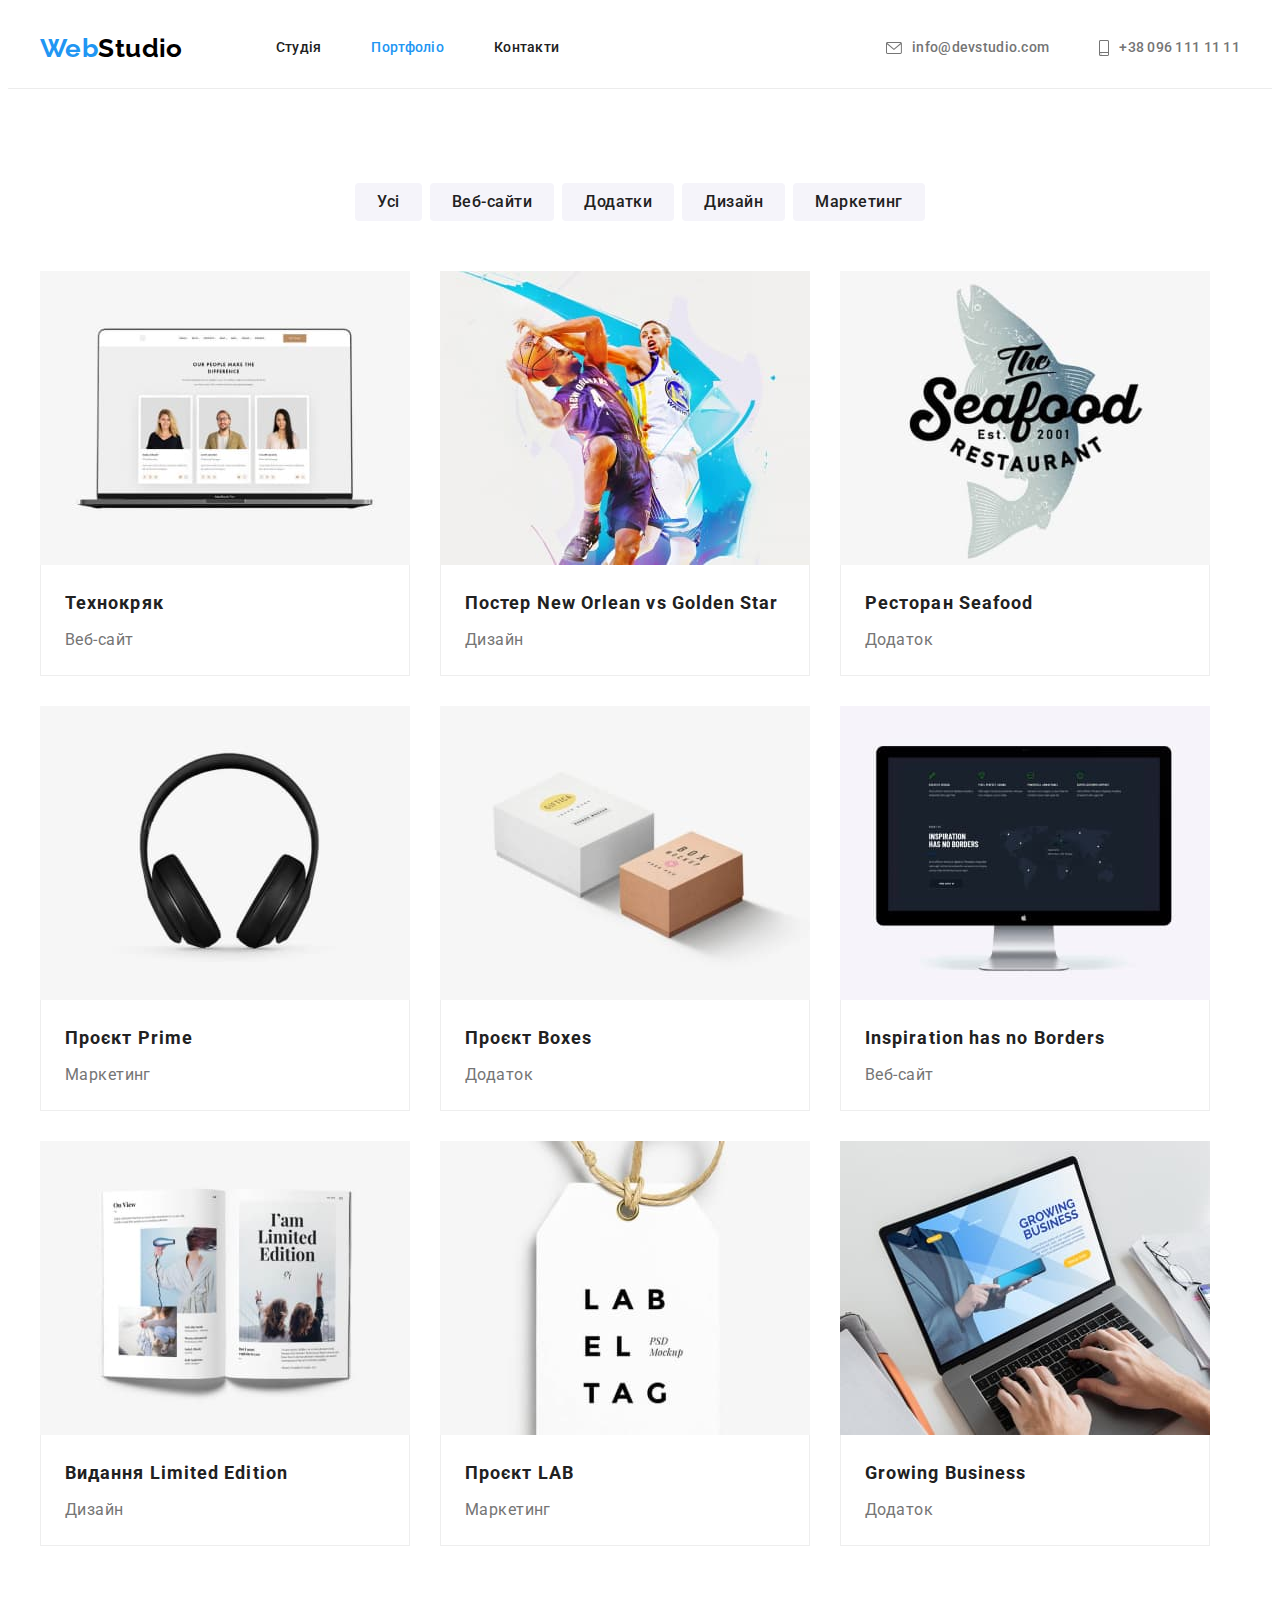
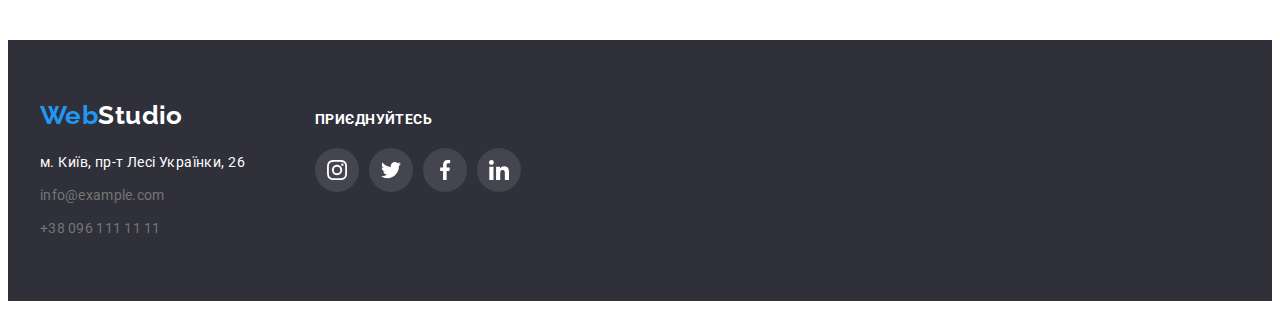
==== portfolio.html @ d93fcd49 "скопіювали файли з 4 репозиторія" ====
<!DOCTYPE html>
<html lang="en">
  <head class="header">
    <meta charset="UTF-8" />
    <meta http-equiv="X-UA-Compatible" content="IE=edge" />
    <meta name="viewport" content="width=device-width, initial-scale=1.0" />
    <title>Document</title>
    <title>Snippets</title>
    <link rel="preconnect" href="https://fonts.googleapis.com" />
    <link rel="preconnect" href="https://fonts.gstatic.com" crossorigin />
    <link
      href="https://fonts.googleapis.com/css2?family=Raleway:wght@700&family=Roboto:wght@400;500;700;900&display=swap"
      rel="stylesheet"
    />
    <link
      rel="stylesheet"
      href="https://cdnjs.cloudflare.com/ajax/libs/modern-normalize/1.1.0/modern-normalize.min.css"
      integrity="sha512-wpPYUAdjBVSE4KJnH1VR1HeZfpl1ub8YT/NKx4PuQ5NmX2tKuGu6U/JRp5y+Y8XG2tV+wKQpNHVUX03MfMFn9Q=="
      crossorigin="anonymous"
      referrerpolicy="no-referrer"
    />
    <link rel="stylesheet" href="./css/styles.css" />
  </head>

  <body>
    <!-- header-portfolio -->

    <header class="header">
      <div class="container main-nav">
        <a class="logo" href="./index.html">Web<span class="logo-studio">Studio</span> </a>
        <nav class="header-nav">
          <ul class="site-nav">
            <li class="header-link"><a href="./index.html" class="link">Студія</a></li>
            <li class="header-link">
              <a href="./portfolio.html" class="link current">Портфоліо</a>
            </li>
            <li class="header-link"><a href="./" class="link">Контакти</a></li>
          </ul>
        </nav>
        <ul class="nav-contacts">
          <li class="contact-item">
            <a class="title-contact" href="mailto:info@devstudio.com">
              <svg class="contact-icon" width="16" height="12">
                <use href="./images/icons.svg#icon-envelope"></use></svg
              >info@devstudio.com</a
            >
          </li>
          <li class="contact-item">
            <a class="title-contact" href="tel:+380961111111">
              <svg class="contact-icon" width="10" height="16">
                <use href="./images/icons.svg#icon-smartphone"></use></svg
              >+38 096 111 11 11</a
            >
          </li>
        </ul>
      </div>
    </header>

    <!--main hero-->
    <main>
      <section class="main-portfolio">
        <div class="container">
          <!--H1 hidden-->
          <h1 class="vissually-hidden">Portfolio</h1>
          <ul class="buttons-portfolio">
            <li class="button-portfolio">
              <button class="button-filtr" type="button">Усі</button>
            </li>
            <li class="button-portfolio">
              <button class="button-filtr" type="button">Веб-сайти</button>
            </li>
            <li class="button-portfolio">
              <button class="button-filtr" type="button">Додатки</button>
            </li>
            <li class="button-portfolio">
              <button class="button-filtr" type="button">Дизайн</button>
            </li>
            <li class="button-portfolio">
              <button class="button-filtr" type="button">Маркетинг</button>
            </li>
          </ul>

          <ul class="photo-portfolio">
            <li class="filtr-item">
              <a class="portfolio-link" href="./portfolio.html">
                <img src="./images/ourpeople.jpg" alt="ourpeople" width="370" height="294" />
                <div class="title-stule">
                  <h2 class="portfolio-title">Технокряк</h2>
                  <p class="title-filtr">Веб-сайт</p>
                </div>
              </a>
            </li>
            <li class="filtr-item">
              <a class="portfolio-link" href="./portfolio.html">
                <img src="./images/bascetbool.jpg" alt="bascetbool" width="370" height="294" />
                <div class="title-stule">
                  <h2 class="portfolio-title">Постер New Orlean vs Golden Star</h2>
                  <p class="title-filtr">Дизайн</p>
                </div>
              </a>
            </li>
            <li class="filtr-item">
              <a class="portfolio-link" href="./portfolio.html">
                <img src="./images/seafood.jpg" alt="seafood" width="370" height="294" />
                <div class="title-stule">
                  <h2 class="portfolio-title">Ресторан Seafood</h2>
                  <p class="title-filtr">Додаток</p>
                </div>
              </a>
            </li>
            <li class="filtr-item">
              <a class="portfolio-link" href="./portfolio.html">
                <img src="./images/naysniki.jpg" alt="naysniki" width="370" height="294" />
                <div class="title-stule">
                  <h2 class="portfolio-title">Проєкт Prime</h2>
                  <p class="title-filtr">Маркетинг</p>
                </div>
              </a>
            </li>
            <li class="filtr-item">
              <a class="portfolio-link" href="./portfolio.html">
                <img src="./images/box.jpg" alt="box" width="370" height="294" />
                <div class="title-stule">
                  <h2 class="portfolio-title">Проєкт Boxes</h2>
                  <p class="title-filtr">Додаток</p>
                </div>
              </a>
            </li>
            <li class="filtr-item">
              <a class="portfolio-link" href="./portfolio.html">
                <img src="./images/comp.jpg" alt="comp" width="370" height="294" />
                <div class="title-stule">
                  <h2 class="portfolio-title">Inspiration has no Borders</h2>
                  <p class="title-filtr">Веб-сайт</p>
                </div>
              </a>
            </li>
            <li class="filtr-item">
              <a class="portfolio-link" href="./portfolio.html">
                <img
                  src="./images/limitededition.jpg"
                  alt="book limitededition"
                  width="370"
                  height="294"
                />
                <div class="title-stule">
                  <h2 class="portfolio-title">Видання Limited Edition</h2>
                  <p class="title-filtr">Дизайн</p>
                </div>
              </a>
            </li>
            <li class="filtr-item">
              <a class="portfolio-link" href="./portfolio.html">
                <img src="./images/labeltag.jpg" alt="labeltag" width="370" height="294" />
                <div class="title-stule">
                  <h2 class="portfolio-title">Проєкт LAB</h2>
                  <p class="title-filtr">Маркетинг</p>
                </div>
              </a>
            </li>
            <li class="filtr-item">
              <a class="portfolio-link" href="./portfolio.html">
                <img src="./images/nout.jpg" alt="nout" width="370" height="294" />

                <div class="title-stule">
                  <h2 class="portfolio-title">Growing Business</h2>
                  <p class="title-filtr">Додаток</p>
                </div>
              </a>
            </li>
          </ul>
        </div>
      </section>
    </main>
    <!--footer-->

    <footer class="footer">
      <div class="container footer-social">
        <div class="footer-contacts">
          <a class="logo" href="./index.html">Web<span class="logo-studiof">Studio</span> </a>

          <address class="footer-adress">
            <ul class="footer-list">
              <li class="footer-item">
                <a
                  class="title-adress"
                  href="https://goo.gl/maps/m3JeE5dXYkWtEr1z5"
                  target="_blank"
                  rel="noopener nofollow noreferrer"
                  >м. Київ, пр-т Лесі Українки, 26</a
                >
              </li>
              <li class="footer-item">
                <a class="title-contact" href="mailto:info@example.com">info@example.com</a>
              </li>
              <li class="footer-item">
                <a class="title-contact" href="tel:+380961111111">+38 096 111 11 11</a>
              </li>
            </ul>
          </address>
        </div>
        <div class="footer-social-link">
          <b class="footer-title">приєднуйтесь</b>
          <ul class="footer-social-list">
            <li class="social-items">
              <a
                class="social-links-footer"
                href="https://instagram.com"
                target="_blank"
                rel="noopener nofollow noreferrer"
                aria-label="Instagram icon"
              >
                <svg class="social-icon-footer" width="20" height="20">
                  <use href="./images/icons.svg#icon-instagram"></use>
                </svg>
              </a>
            </li>
            <li class="social-items">
              <a
                class="social-links-footer"
                href="https://twitter.com"
                target="_blank"
                rel="noopener nofollow noreferrer"
                aria-label="Twitter icon"
              >
                <svg class="social-icon-footer" width="20" height="20">
                  <use href="./images/icons.svg#icon-twitter"></use>
                </svg>
              </a>
            </li>
            <li class="social-items">
              <a
                class="social-links-footer"
                href="https://facebook.com"
                target="_blank"
                rel="noopener nofollow noreferrer"
                aria-label="Facebook icon"
              >
                <svg class="social-icon-footer" width="20" height="20">
                  <use href="./images/icons.svg#icon-facebook"></use>
                </svg>
              </a>
            </li>
            <li class="social-items">
              <a
                class="social-links-footer"
                href="https://linkedin.com"
                target="_blank"
                rel="noopener nofollow noreferrer"
                aria-label="Linkedin icon"
              >
                <svg class="social-icon-footer" width="20" height="20">
                  <use href="./images/icons.svg#icon-linkedin"></use>
                </svg>
              </a>
            </li>
          </ul>
        </div>
      </div>
    </footer>
  </body>
</html>
---- css/styles.css ----
/* палітра кольлорів */



:root {
    --brand-color: #2196F3;
    --main-text-color: #757575;
    --primary-text-color: #212121;
    --secondary-text-color: #FFFFFF;
    --logo-text-color: #000000;
    --button-text-focus: #188CE8;
    --icons-color: #AFB1B8;
    --color-info: rgba(255, 255, 255, 0.6);
    --backrground-comand: #F5F4FA;
    --backrground-secondary: #2F303A;
    --primery-font: Roboto, san-serif;
    --secondary-font: Raleway, san-serif;
    --border-background: #ECECEC;
    --border-photo: #EEEEEE;
    --color-gradient: rgba(47, 48, 58, 0.4);
}

body {
    background-color: var(--secondary-text-color);
    color: var(--main-text-color);
    font-family: var(--primery-font);
    font-size: 14px;
    letter-spacing: 0.03em;

}



ul {
    list-style: none;
    padding: 0;
    margin: 0;
}

.container {
    width: 1200px;
    margin-left: auto;
    margin-right: auto;
    padding-left: 15px;
    padding-right: 15px;
    /* outline: 2px solid red; */
}

/* зброси */
h1,
h2,
h3,
h4,
h5,
h6,
p {
    margin: 0;
}

img {
    display: block;
    max-width: 100%;
}

.footer-addres {
    font-style: normal;
}

button {
    display: block;
    cursor: pointer;
    border: none;
    border-radius: 4px;
}

.section {
    padding-top: 94px;
    padding-bottom: 94px;
}

.list {
    list-style: none;
    padding-left: 0;
    margin: 0;
}

.link {
    text-decoration: none;
    color: inherit;
}

/* HEADER */
.header {

    border-bottom: 1px solid var(--border-background)
}

.header-nav {
    margin-left: 93px;
}

/* main-nav ставимо навігацію в ряд */
.main-nav {
    display: flex;
    align-items: center;
    /* margin: auto; */
    /* justify-content: c; */
}


/* LOGO */

.logo {

    color: var(--brand-color);
    text-decoration: none;
    font-family: var(--secondary-font);
    font-weight: 700;
    font-size: 26px;
    line-height: 1.19;


}

.logo-studio {
    color: var(--logo-text-color);

}

.logo-studiof {
    color: var(--secondary-text-color);
}

/* навігація хедера */
.site-nav {
    display: flex;

}

/* очистка крайньої геометрії, запрали в останного ел маргін */
.site-nav .header-link:not(:last-child) {

    margin-right: 50px;
}



.site-nav .link {
    display: block;
    padding-top: 32px;
    padding-bottom: 32px;

    color: var(--primary-text-color);
    text-decoration: none;
    font-family: var(--primery-font);
    font-weight: 500;
    line-height: 1.14;
    letter-spacing: 0.02em;
    font-style: normal;

}

.site-nav .link.current,
.site-nav .link:hover,
.site-nav .link:focus {
    color: var(--brand-color);
}

.nav-contacts {
    display: flex;
    margin-left: auto;

}

.nav-contacts .contact-item+.contact-item {
    margin-left: 50px;
}

.title-contact {
    display: flex;
    align-items: center;
    color: var(--main-text-color);
    text-decoration: none;
    font-style: normal;
    font-weight: 500;
    line-height: 1.14;
    letter-spacing: 0.02em;
}

.title-contact:hover,
.title-contact:focus {
    color: var(--brand-color);
}

/* svg для контактів */
.contact-icon {

    margin-right: 10px;
    fill: currentColor;
}


/* section-hero */
.hero {
    max-width: 1600px;
    height: 600px;

    background-color: var(--backrground-secondary);
    background-image: linear-gradient(to right,
            var(--color-gradient),
            var(--color-gradient)),
        url(../images/background-img.jpg);
    background-repeat: no-repeat;
    background-size: cover;
    background-position: center;

    text-align: center;
    padding: 200px 0;
    margin: 0 auto;

}

.hero-title {
    width: 696px;
    margin: 0 auto;


    color: var(--secondary-text-color);
    font-style: normal;
    font-weight: 900;
    font-size: 44px;
    line-height: 1.36;
    letter-spacing: 0.06em;
    text-transform: uppercase;

}

.button-main {
    display: inline-block;
    border-radius: 4px;
    min-width: 216px;
    margin-top: 30px;
    border: none;
    padding: 10px 32px;

    background-color: var(--brand-color);
    color: var(--secondary-text-color);
    cursor: pointer;
    font-family: var(--primery-font);
    font-style: normal;
    font-weight: 700;
    font-size: 16px;
    line-height: 1.88;
    align-items: center;
    text-align: center;
    letter-spacing: 0.06em;


}

.button-main:hover,
.button-main:focus {
    color: var(--secondary-text-color);
    background-color: var(--button-text-focus);
}

/* section-features */
.our-features {
    padding: 94px 0;
}

.vissually-hidden {
    position: absolute;
    width: 1px;
    height: 1px;
    margin: -1px;
    border: 0;
    padding: 0;

    white-space: normal;
    clip-path: inset(100%);
    clip: rect(0 0 0 0);
    overflow: hidden;
}

.section-features {
    display: flex;


}

.section-features .feauter-title {
    margin-bottom: 10px;

    font-size: 14px;
    color: var(--primary-text-color);


}

.section-features>.item {

    width: 270px;
    flex-basis: calc(100%/4 - 30px);
    margin-right: 30px;

}

.item:last-child {
    margin-right: 0;
}

/* icon-features-div (наші особливості svg) */
.icon-features {
    display: flex;
    justify-content: center;
    align-items: center;
    background-color: var(--backrground-comand);
    width: 270px;
    height: 120px;
    margin-bottom: 30px;
}



.section-features>.item:first-child {
    margin-left: 0;
}

.features-text {
    font-weight: 400;
    line-height: 1.71;

}

/* section-servise */
.style-servis {
    padding-bottom: 94px;
}

.service-title {
    margin-bottom: 50px;
    font-style: normal;
    font-weight: 700;
    font-size: 14px;
    line-height: 1.14;

}

/* section-servise */


.service-photo {

    display: flex;

}

.photo-item {
    width: 370px;
    margin-right: 30px;

}

.photo-item:nth-child(3n) {
    margin-right: 0;
}



.service-title,
.comand-title,
.clients-title {
    font-style: normal;
    color: var(--primary-text-color);
    font-weight: 700;
    font-size: 36px;
    line-height: 1.17;
    text-align: center;

}



/* <!--section Наша команда--> */
.comand {
    background-color: var(--backrground-comand);
    padding: 94px 0;
}

.our-comand {

    display: flex;

}

.photo-comand {
    margin-right: 30px;
    background-color: var(--secondary-text-color);
    box-shadow: 0px 1px 3px rgba(0, 0, 0, 0.12),
        0px 1px 1px rgba(0, 0, 0, 0.14), 0px 2px 1px rgba(0, 0, 0, 0.2);
    border-radius: 0px 0px 4px 4px;
}

.photo-comand:nth-child(4n) {
    margin-right: 0;
}

.comand-title {
    margin-bottom: 50px;

}

.comand-position {
    padding-top: 30px;
    padding-bottom: 30px;
}

.name-title {
    margin-bottom: 10px;
    font-style: normal;
    color: var(--primary-text-color);
    font-weight: 500;
    font-size: 16px;
    line-height: 1.19;
    text-align: center;
}

.position-title {
    font-style: normal;
    font-size: 16px;
    line-height: 1.19;
    text-align: center;
}

/* стилі для лінків соцмереж */
.social {
    display: flex;
    justify-content: center;
    align-items: center;
    gap: 10px;
    margin-top: 16px;

}

.social-links {
    display: flex;
    align-items: center;
    justify-content: center;
    width: 44px;
    height: 44px;
    color: var(--icons-color);
    background-color: var(--secondary-text-color);
    border-radius: 50%;

}

.social-links:hover,
.social-links:focus {
    color: var(--secondary-text-color);

    background-color: var(--brand-color);
}

.social-icon {
    fill: currentColor;
}

/* section class="clients */
.clients {

    /* padding-top: 94px;
    margin-bottom: 86px; */
}

.clients-title {
    margin-bottom: 50px;

}

.our-clients {
    display: flex;
    /* align-items: center;
    justify-content: center; */
    gap: 30px;
}

.clients-link {
    display: flex;
    align-items: center;
    justify-content: center;
    width: 170px;
    height: 92px;
    border: 1px solid currentColor;
    border-radius: 4px;
    color: var(--icons-color);
}

.clients-icon {
    fill: currentColor;
}

.clients-link:hover,
.clients-link:focus {
    color: var(--brand-color);
    /* border-color: var(--brand-color) */
}


/* footer */
.footer {
    background-color: var(--backrground-secondary);
    padding: 60px 0;
}


.footer-adress {
    margin-top: 20px;
}

.footer-item {
    margin-bottom: 9px;
}

.footer-item:last-child {
    margin-bottom: 0;
}

.title-adress {

    text-decoration: none;
    color: var(--secondary-text-color);
    line-height: 1.71;
    font-style: normal;
    font-weight: 400;
}

.footer-item>.title-contact {

    font-style: normal;
    font-weight: 400;
    line-height: 1.71;
}

.footer-social {
    display: flex;
    align-items: baseline;
}

.footer-title {
    margin-bottom: 20px;
    font-family: 'Roboto';
    font-style: normal;
    font-weight: 700;
    font-size: 14px;
    line-height: 1.14;
    letter-spacing: 0.03em;
    text-transform: uppercase;

    color: var(--secondary-text-color);
}

.footer-social-list {
    display: flex;
    align-content: center;
    justify-content: center;
    gap: 10px;
    margin-top: 20px;
}

.social-links-footer {
    display: flex;
    align-items: center;
    justify-content: center;
    width: 44px;
    height: 44px;
    color: var(--secondary-text-color);
    background-color: rgba(255, 255, 255, 0.1);

    border-radius: 50%;
    /* margin-top: 16px; */
}

.social-links-footer:hover,
.social-links-footer:focus {
    color: var(--secondary-text-color);

    background-color: var(--brand-color);
}

.social-icon-footer {
    fill: currentColor;
}

.footer-contacts {
    margin-right: 70px;
}

/*  PORTFOLIO */
/* buttons-potfolio */
.buttons-portfolio {
    display: flex;
    margin-bottom: 50px;
    justify-content: center;
}

.button-portfolio {
    border: none;
    margin-right: 8px;

}

.button-portfolio:nth-child(5n) {
    margin-right: 0;
}

/* button-filtr */
.button-filtr {
    padding: 6px 22px;

    background-color: var(--backrground-comand);
    color: var(--primary-text-color);
    cursor: pointer;
    border-radius: 4px;
    font-family: var(--primery-font);
    font-style: normal;
    font-weight: 500;
    font-size: 16px;
    line-height: 1.62;
    text-align: center;
    letter-spacing: 0.03em;
}

.button-filtr:hover {
    color: var(--secondary-text-color);
    background-color: var(--brand-color);
    box-shadow: 0px 3px 1px rgba(0, 0, 0, 0.1), 0px 1px 2px rgba(0, 0, 0, 0.08), 0px 2px 2px rgba(0, 0, 0, 0.12);
}

.button-filtr:focus {
    color: var(--secondary-text-color);
    background-color: var(--brand-color);
    border-radius: 4px;
    box-shadow: 0px 3px 1px rgba(0, 0, 0, 0.1), 0px 1px 2px rgba(0, 0, 0, 0.08), 0px 2px 2px rgba(0, 0, 0, 0.12);
}

/* main-portfolio */
.main-portfolio {
    padding: 94px 0;
}

/* photo-portfolio */
.photo-portfolio {

    display: flex;
    flex-wrap: wrap;

}


.filtr-item {
    margin-right: 30px;
    margin-bottom: 30px;
}

.portfolio-link {
    display: block;
    text-decoration: none;
    color: inherit;
}

.portfolio-link:hover {
    border: 1px solid color var(--secondary-text-color);
    box-shadow: 0px 1px 1px rgba(0, 0, 0, 0.12), 0px 4px 4px rgba(0, 0, 0, 0.06), 1px 4px 6px rgba(0, 0, 0, 0.16);
}

.portfolio-link:focus {
    border: 1px solid color var(--secondary-text-color);
    box-shadow: 0px 1px 1px rgba(0, 0, 0, 0.12), 0px 4px 4px rgba(0, 0, 0, 0.06), 1px 4px 6px rgba(0, 0, 0, 0.16);
}

.filtr-item:nth-child(3n) {
    margin-right: 0;
}

.filtr-item:nth-last-child(-n+3) {
    margin-bottom: 0;
}

.title-stule {
    padding-top: 20px;
    padding-right: 24px;
    padding-bottom: 20px;
    padding-left: 24px;
    border: 1px solid var(--border-photo);
    border-top: none;

}

/* portfolio-title */
.portfolio-title {

    margin-bottom: 4px;
    color: var(--primary-text-color);
    font-style: normal;
    font-weight: 700;
    font-size: 18px;
    line-height: 2.0;
    letter-spacing: 0.06em;
}

/* title-filtr */
.title-filtr {

    font-style: normal;
    font-weight: 400;
    font-size: 16px;
    line-height: 1.88;
}
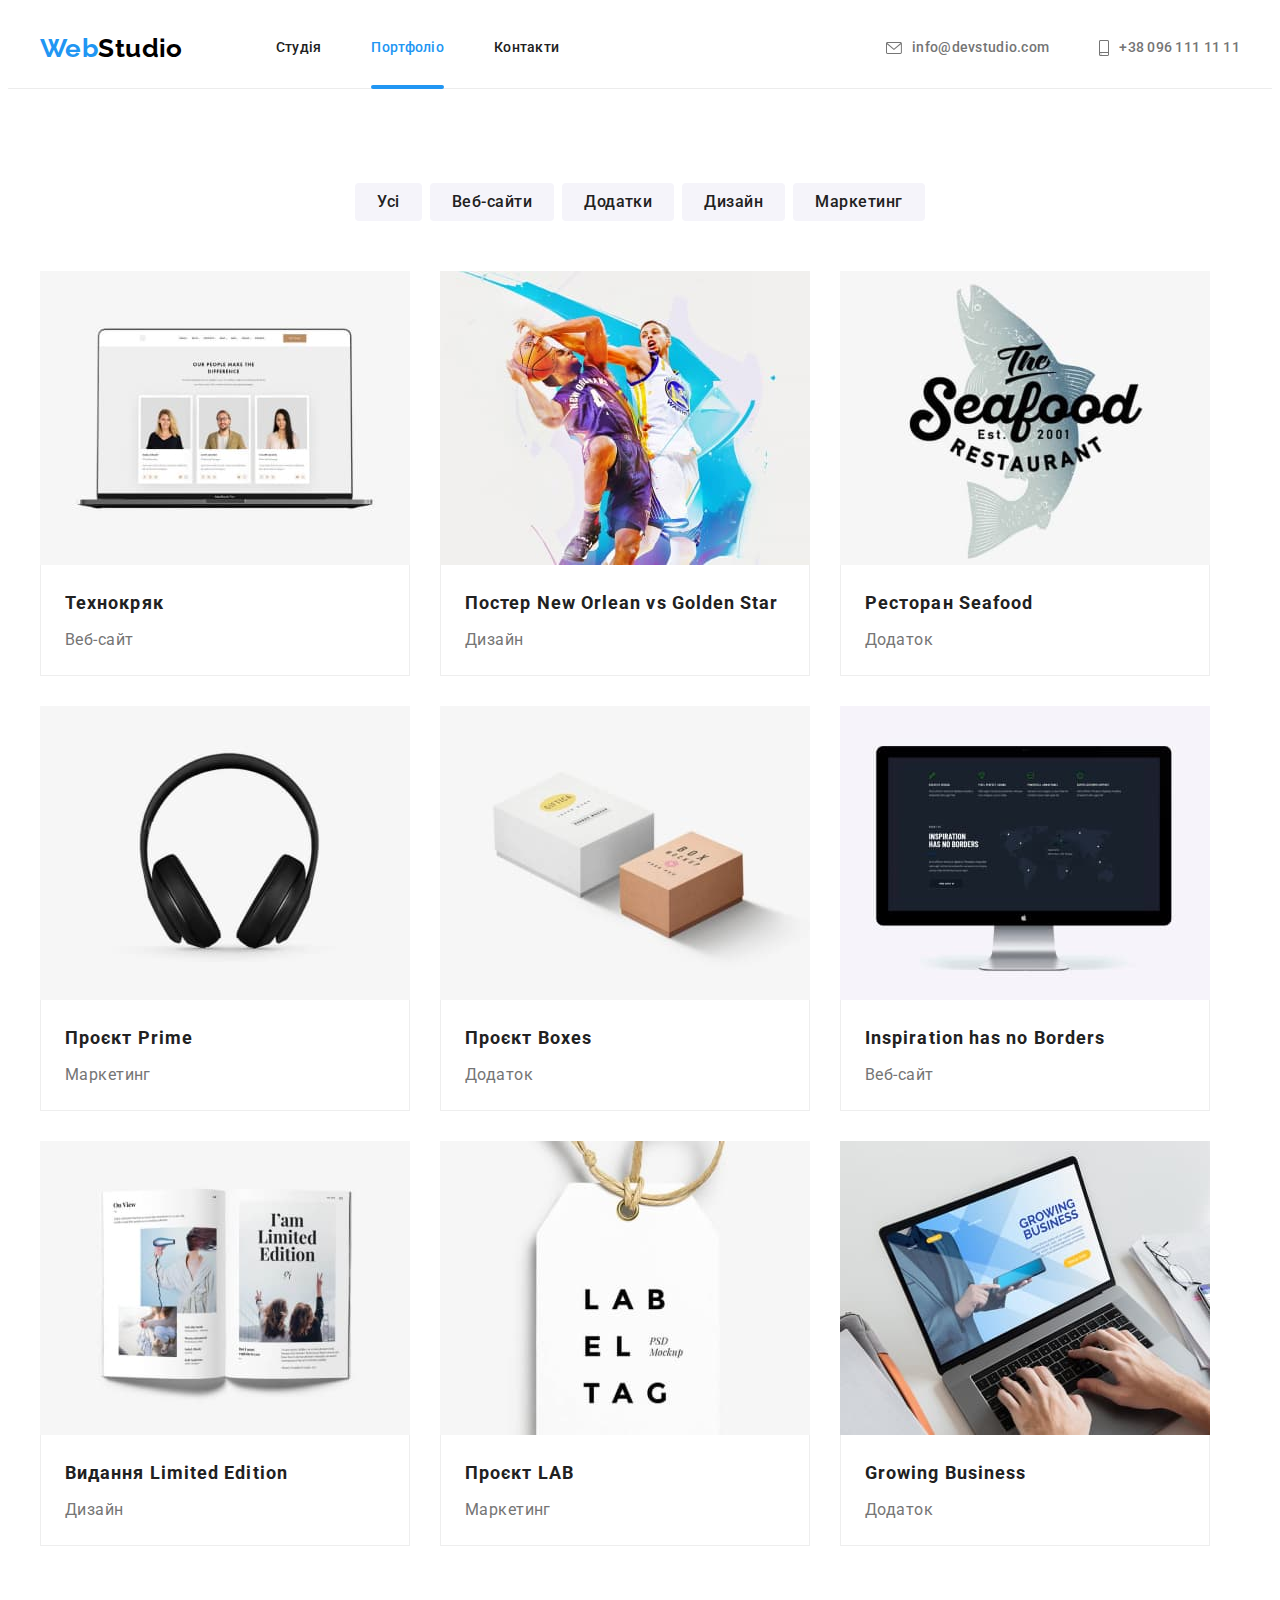
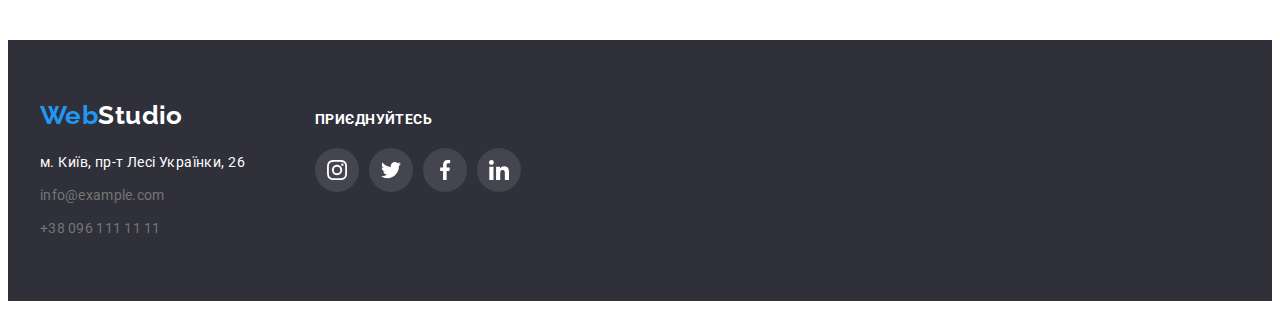
==== commit 74560099: "зробили thumb-portfolio зпозиціонквали" ====
--- a/portfolio.html
+++ b/portfolio.html
@@ -82,8 +82,17 @@
 
           <ul class="photo-portfolio">
             <li class="filtr-item">
-              <a class="portfolio-link" href="./portfolio.html">
-                <img src="./images/ourpeople.jpg" alt="ourpeople" width="370" height="294" />
+              <div class="team-thumb">
+              <a class="portfolio-link" href="./portfolio.html">
+                  <img src="./images/ourpeople.jpg" alt="ourpeople" width="370" height="294" />
+                  <div class="portfolio-overlay">
+                    <p class="portfolio-overlay-text">
+                      Ресурс пропонує комплексні пропозиції з різним рівнем функціоналу та сервісів.
+                      Все це дозволить відвідувачу отримати вичерпні відомості про компанію чи
+                      приватну особу.
+                    </p>
+                  </div>
+                </div>
                 <div class="title-stule">
                   <h2 class="portfolio-title">Технокряк</h2>
                   <p class="title-filtr">Веб-сайт</p>
--- a/css/styles.css
+++ b/css/styles.css
@@ -18,6 +18,11 @@
     --border-background: #ECECEC;
     --border-photo: #EEEEEE;
     --color-gradient: rgba(47, 48, 58, 0.4);
+    --idx-header: 100;
+    --idx-backdroup: 1000;
+    --trns: opacity 2500ms cubic-bezier(0.4, 0, 0.2, 1),
+        visibility 2500ms cubic-bezier(0.4, 0, 0.2, 1);
+
 }
 
 body {
@@ -147,9 +152,10 @@
 
 .site-nav .link {
     display: block;
+    position: relative;
     padding-top: 32px;
     padding-bottom: 32px;
-
+    /* outline: 2px solid tomato; */
     color: var(--primary-text-color);
     text-decoration: none;
     font-family: var(--primery-font);
@@ -164,6 +170,21 @@
 .site-nav .link:hover,
 .site-nav .link:focus {
     color: var(--brand-color);
+}
+
+.site-nav .link.current::after {
+    content: "";
+    position: absolute;
+    bottom: 0;
+    left: 0;
+    display: block;
+    width: 100%;
+    height: 4px;
+    margin-bottom: -1px;
+    background-color: var(--brand-color);
+    border-radius: 2px;
+
+
 }
 
 .nav-contacts {
@@ -347,9 +368,6 @@
 
 }
 
-/* section-servise */
-
-
 .service-photo {
 
     display: flex;
@@ -357,8 +375,10 @@
 }
 
 .photo-item {
+
     width: 370px;
     margin-right: 30px;
+    width: 100%;
 
 }
 
@@ -380,6 +400,34 @@
 
 }
 
+.wrapper {
+
+
+    position: relative;
+
+}
+
+.overlay-box {
+    position: absolute;
+    width: 100%;
+    left: 0;
+    bottom: 0;
+    height: 70px;
+    background-color: rgba(47, 48, 58, 0.8);
+}
+
+.overlay-text {
+    text-align: center;
+    margin: 27px auto;
+
+    font-weight: 700;
+    font-size: 14px;
+    line-height: 1.14;
+    letter-spacing: 0.03em;
+    text-transform: uppercase;
+    color: var(--secondary-text-color);
+
+}
 
 
 /* <!--section Наша команда--> */
@@ -635,6 +683,7 @@
     color: var(--secondary-text-color);
     background-color: var(--brand-color);
     box-shadow: 0px 3px 1px rgba(0, 0, 0, 0.1), 0px 1px 2px rgba(0, 0, 0, 0.08), 0px 2px 2px rgba(0, 0, 0, 0.12);
+
 }
 
 .button-filtr:focus {
@@ -642,6 +691,68 @@
     background-color: var(--brand-color);
     border-radius: 4px;
     box-shadow: 0px 3px 1px rgba(0, 0, 0, 0.1), 0px 1px 2px rgba(0, 0, 0, 0.08), 0px 2px 2px rgba(0, 0, 0, 0.12);
+
+}
+
+/* modal-window  */
+.backdrop.is-hidden {
+    visibility: hidden;
+    opacity: 0;
+    pointer-events: none;
+}
+
+.backdrop {
+    position: fixed;
+    top: 0;
+    left: 0;
+    z-index: var(--idx-backdroup);
+    width: 100%;
+    height: 100%;
+    background-color: rgba(0, 0, 0, 0.2);
+    backdrop-filter: blur(1px);
+    transition: opacity 250ms cubic-bezier(0.4, 0, 0.2, 1),
+        visibility 250ms cubic-bezier(0.4, 0, 0.2, 1);
+
+}
+
+.modal {
+    position: absolute;
+    top: 50%;
+    left: 50%;
+    /* transform: translateX(-50%);
+    transform: translateY(-50%); */
+    transform: translate(-50%, -50%);
+
+    width: 528px;
+    min-height: 581px;
+    border-radius: 4px;
+    background-color: var(--secondary-text-color);
+    box-shadow: 0px 1px 3px rgba(0, 0, 0, 0.12),
+        0px 1px 1px rgba(0, 0, 0, 0.14),
+        0px 2px 1px rgba(0, 0, 0, 0.2);
+}
+
+.backdrop.is-hidden .modal {
+    transform: translate(-50%, -65%);
+
+}
+
+.close-button {
+    position: absolute;
+    top: 8px;
+    right: 8px;
+    display: flex;
+    align-items: center;
+    justify-content: center;
+
+    border-radius: 50%;
+    border: 1px solid var(--icons-color);
+    cursor: pointer;
+    padding: 0;
+    width: 30px;
+    height: 30px;
+    background-color: transparent;
+
 }
 
 /* main-portfolio */
@@ -716,4 +827,38 @@
     font-weight: 400;
     font-size: 16px;
     line-height: 1.88;
+}
+
+.team-thumb {
+    position: relative;
+    overflow: hidden;
+}
+
+.portfolio-overlay {
+    position: absolute;
+    top: 0;
+    left: 0;
+    transform: translateY(100%);
+    backdrop-filter: blur(1px);
+    display: flex;
+    align-items: center;
+    width: 100%;
+    height: 100%;
+    transition: transform var(--trns);
+    background-color: var(--brand-color);
+}
+
+.portfolio-overlay-text {
+    padding: 0 24px;
+
+    font-style: normal;
+    font-weight: 400;
+    font-size: 18px;
+    line-height: 1.56;
+    color: var(--secondary-text-color);
+}
+
+.filtr-item:hover .portfolio-overlay {
+    transform: translateY(0);
+
 }